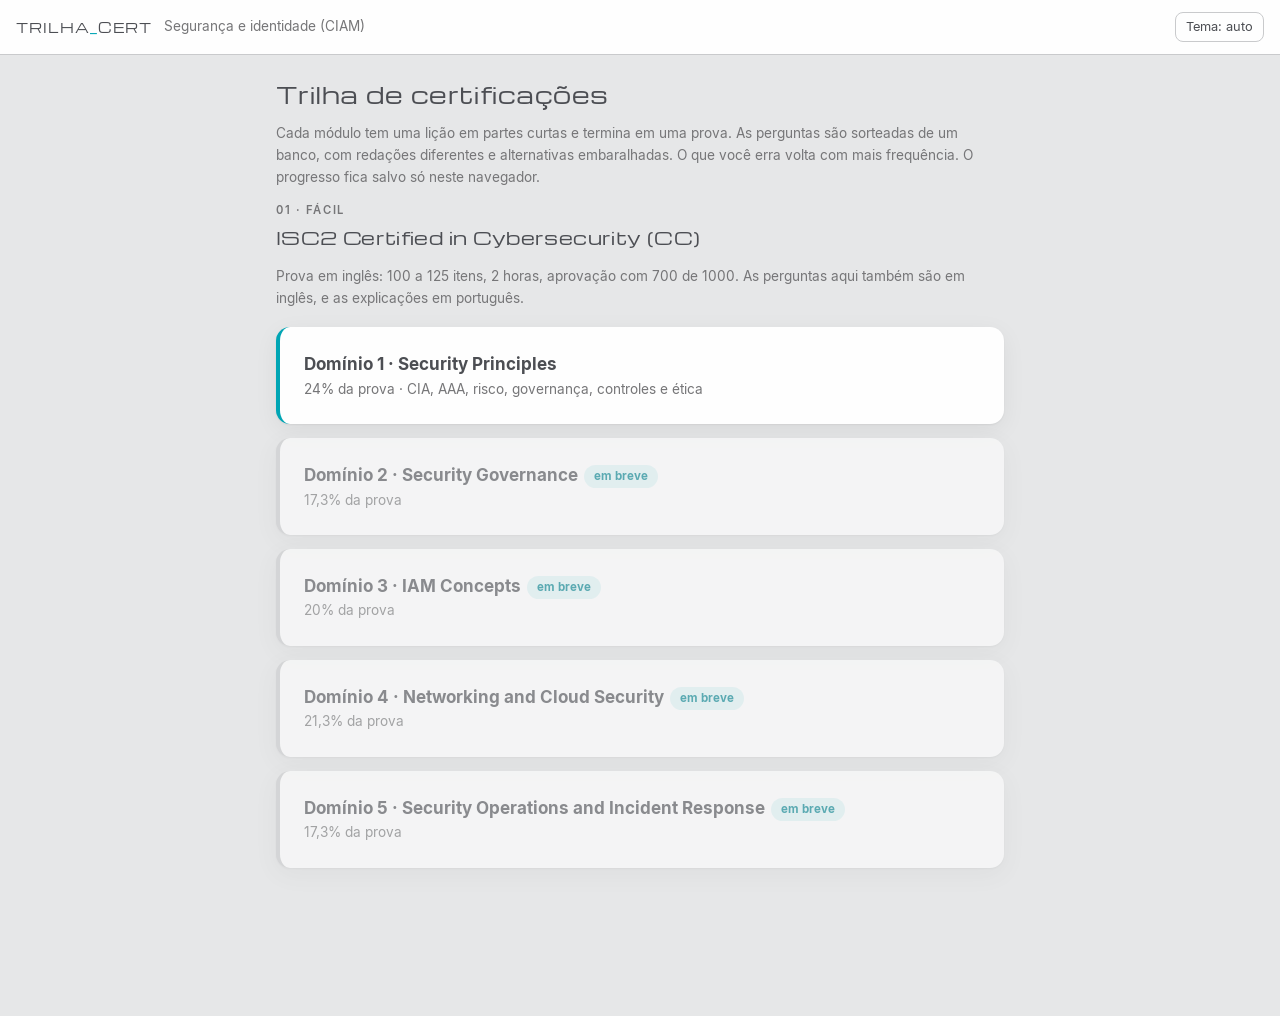
==== index.html @ 0bbca905 "Curso interativo: motor e piloto ISC2 CC domínio 1 Co-Authored-By: Claude Opus 5.5 <noreply@anthropi" ====
<!doctype html>
<html lang="pt-BR">
<head>
  <meta charset="utf-8">
  <meta name="viewport" content="width=device-width, initial-scale=1">
  <title>Trilha de Certificações</title>
  <link rel="stylesheet" href="assets/style.css">
</head>
<body>
  <header class="topo">
    <a class="marca" href="index.html">TRILHA<b>_</b>CERT</a>
    <span class="titulo-modulo">Segurança e identidade (CIAM)</span>
    <button class="btn-icone" id="btn-tema">Tema: auto</button>
  </header>
  <main>
    <h1>Trilha de certificações</h1>
    <p class="pequeno">Cada módulo tem uma lição em partes curtas e termina em uma prova. As perguntas são sorteadas de um banco, com redações diferentes e alternativas embaralhadas. O que você erra volta com mais frequência. O progresso fica salvo só neste navegador.</p>
    <div id="catalogo"></div>
  </main>
  <script src="conteudo/catalogo.js"></script>
  <script src="assets/engine.js"></script>
</body>
</html>
---- assets/style.css ----
/* Trilha de Certificações — tema (paleta T_YOU, fontes livres Michroma + Inter) */
@font-face { font-family: "Michroma"; src: url("fonts/Michroma-Regular.ttf") format("truetype"); font-display: swap; }
@font-face { font-family: "Inter"; src: url("fonts/Inter-Regular.ttf") format("truetype"); font-weight: 400; font-display: swap; }
@font-face { font-family: "Inter"; src: url("fonts/Inter-SemiBold.ttf") format("truetype"); font-weight: 600; font-display: swap; }
@font-face { font-family: "Inter"; src: url("fonts/Inter-Bold.ttf") format("truetype"); font-weight: 700; font-display: swap; }

:root {
  --fundo: #E6E7E8;
  --card: #FEFEFE;
  --texto: #4C4E53;
  --texto-2: #767678;
  --linha: #C9CACC;
  --destaque: #00A5B4;
  --destaque-forte: #00838F;
  --destaque-suave: rgba(0, 165, 180, .12);
  --coral: #EF7C66;
  --amarelo: #F6D776;
  --nota: #FBE9A6;
  --nota-borda: #E0B84F;
  --certo: #2FA35A;
  --certo-suave: rgba(47, 163, 90, .12);
  --errado: #D64545;
  --errado-suave: rgba(214, 69, 69, .10);
  --roxo: #8E6CC8;
  --sombra: 0 1px 2px rgba(0,0,0,.06), 0 6px 24px rgba(0,0,0,.06);
  color-scheme: light;
}
@media (prefers-color-scheme: dark) {
  :root:not([data-theme="light"]) {
    --fundo: #2E3034; --card: #3A3C41; --texto: #F1F1F2; --texto-2: #B4B5B8; --linha: #55585E;
    --destaque: #22C0CE; --destaque-forte: #5BD6E0; --destaque-suave: rgba(34, 192, 206, .16);
    --nota: #4A4433; --nota-borda: #9C8540; --certo-suave: rgba(47,163,90,.2); --errado-suave: rgba(214,69,69,.2);
    --sombra: 0 1px 2px rgba(0,0,0,.3), 0 6px 24px rgba(0,0,0,.25);
    color-scheme: dark;
  }
}
:root[data-theme="dark"] {
  --fundo: #2E3034; --card: #3A3C41; --texto: #F1F1F2; --texto-2: #B4B5B8; --linha: #55585E;
  --destaque: #22C0CE; --destaque-forte: #5BD6E0; --destaque-suave: rgba(34, 192, 206, .16);
  --nota: #4A4433; --nota-borda: #9C8540; --certo-suave: rgba(47,163,90,.2); --errado-suave: rgba(214,69,69,.2);
  --sombra: 0 1px 2px rgba(0,0,0,.3), 0 6px 24px rgba(0,0,0,.25);
  color-scheme: dark;
}

* { box-sizing: border-box; }
html, body { margin: 0; }
body {
  background: var(--fundo); color: var(--texto);
  font: 400 17px/1.6 "Inter", system-ui, sans-serif;
  -webkit-text-size-adjust: 100%;
}
a { color: var(--destaque-forte); }
h1, h2, h3 { font-family: "Michroma", "Inter", sans-serif; font-weight: 400; letter-spacing: .02em; line-height: 1.3; }
h1 { font-size: 1.45rem; margin: 0 0 .4rem; }
h2 { font-size: 1.15rem; margin: 0 0 1rem; }
h3 { font-size: .95rem; margin: 1.4rem 0 .5rem; }
code, .mono { font-family: ui-monospace, "Cascadia Code", Consolas, monospace; font-size: .9em; }

.topo {
  display: flex; align-items: center; gap: 12px; padding: 12px 16px;
  background: var(--card); border-bottom: 1px solid var(--linha);
  position: sticky; top: 0; z-index: 5;
}
.topo .marca { font-family: "Michroma", sans-serif; font-size: .8rem; letter-spacing: .08em; text-decoration: none; color: var(--texto); white-space: nowrap; }
.topo .marca b { color: var(--destaque); font-weight: 400; }
.topo .titulo-modulo { font-size: .85rem; color: var(--texto-2); overflow: hidden; text-overflow: ellipsis; white-space: nowrap; flex: 1; }
.btn-icone { background: none; border: 1px solid var(--linha); color: var(--texto); border-radius: 8px; padding: 4px 10px; cursor: pointer; font: inherit; font-size: .8rem; }

.barra { height: 4px; background: var(--linha); }
.barra > i { display: block; height: 100%; width: 0; background: var(--destaque); transition: width .35s ease; }

main { max-width: 760px; margin: 0 auto; padding: 24px 16px 120px; }

.card { background: var(--card); border-radius: 14px; box-shadow: var(--sombra); padding: 24px; }
@media (max-width: 520px) { .card { padding: 18px 16px; } body { font-size: 16px; } }

.rotulo { text-transform: uppercase; letter-spacing: .14em; font-size: .7rem; color: var(--texto-2); font-weight: 600; margin-bottom: 6px; }
.rotulo b { color: var(--destaque); font-weight: 600; }

.termo { font-weight: 600; color: var(--destaque-forte); }
.en { font-style: italic; color: var(--texto-2); }
.nota { background: var(--nota); border-left: 4px solid var(--nota-borda); padding: 10px 14px; border-radius: 6px; margin: 1rem 0; font-size: .95rem; }
.prova-dica { background: var(--destaque-suave); border-left: 4px solid var(--destaque); padding: 10px 14px; border-radius: 6px; margin: 1rem 0; font-size: .95rem; }
.prova-dica::before { content: "Na prova: "; font-weight: 700; }
.ponte { border: 1px dashed var(--destaque); padding: 10px 14px; border-radius: 6px; margin: 1rem 0; font-size: .95rem; }
.ponte::before { content: "Ponte com o seu dia a dia: "; font-weight: 700; color: var(--destaque-forte); }

table.t { width: 100%; border-collapse: collapse; font-size: .92rem; margin: .8rem 0; }
table.t th, table.t td { border-bottom: 1px solid var(--linha); padding: 7px 6px; text-align: left; vertical-align: top; }
table.t th { font-weight: 600; color: var(--texto-2); font-size: .8rem; text-transform: uppercase; letter-spacing: .06em; }
.tabela-rolagem { overflow-x: auto; }

/* Navegação inferior */
.nav {
  position: fixed; left: 0; right: 0; bottom: 0; background: var(--card); border-top: 1px solid var(--linha);
  display: flex; gap: 10px; justify-content: space-between; align-items: center; padding: 10px 16px calc(10px + env(safe-area-inset-bottom));
}
.nav .contador { font-size: .8rem; color: var(--texto-2); }
.btn {
  font: 600 .95rem "Inter", sans-serif; border-radius: 10px; padding: 11px 18px; cursor: pointer;
  border: 1px solid var(--linha); background: var(--card); color: var(--texto);
}
.btn:disabled { opacity: .4; cursor: default; }
.btn.primario { background: var(--destaque); border-color: var(--destaque); color: #fff; }
.btn.primario:hover:not(:disabled) { background: var(--destaque-forte); }

/* Opções de pergunta */
.pergunta { font-weight: 600; margin: 0 0 14px; }
.opcoes { display: grid; gap: 10px; }
.opcao {
  text-align: left; font: inherit; color: var(--texto); background: var(--card);
  border: 1.5px solid var(--linha); border-radius: 10px; padding: 12px 14px; cursor: pointer; display: flex; gap: 10px;
}
.opcao:hover:not(:disabled) { border-color: var(--destaque); }
.opcao .letra { font-weight: 700; color: var(--texto-2); min-width: 1.2em; }
.opcao:disabled { cursor: default; }
.opcao.certa { border-color: var(--certo); background: var(--certo-suave); }
.opcao.errada { border-color: var(--errado); background: var(--errado-suave); }
.porque { display: block; font-size: .9rem; margin-top: 6px; color: var(--texto-2); }
.opcao .corpo-op { flex: 1; }
.opcao .corpo-op > span:first-child { display: block; }

/* Diagramas em HTML (texto longo quebra linha sozinho no celular) */
.degraus { display: grid; gap: 8px; margin: 14px 0; }
.degrau { border-radius: 10px; padding: 10px 14px; background: var(--card); border: 1.5px solid var(--linha); border-left: 6px solid var(--destaque); }
.degrau b { color: var(--destaque-forte); margin-right: 6px; }
.degrau.cheio { background: var(--destaque); border-color: var(--destaque); color: #fff; }
.degrau.cheio b { color: #fff; }
.piramide { display: grid; gap: 6px; justify-items: center; margin: 16px 0; }
.piramide > div { border-radius: 8px; padding: 8px 10px; text-align: center; font-weight: 600; color: #fff; background: var(--destaque); }
.piramide > div:nth-child(1) { width: 40%; }
.piramide > div:nth-child(2) { width: 55%; opacity: .9; }
.piramide > div:nth-child(3) { width: 70%; opacity: .8; }
.piramide > div:nth-child(4) { width: 85%; opacity: .7; }
.piramide > div:nth-child(5) { width: 100%; background: var(--card); color: var(--texto); border: 1.5px dashed var(--destaque); }
.piramide .pequeno { display: block; font-weight: 400; color: inherit; opacity: .9; }
@media (max-width: 520px) { .piramide > div:nth-child(1) { width: 60%; } .piramide > div:nth-child(2) { width: 70%; } .piramide > div:nth-child(3) { width: 80%; } .piramide > div:nth-child(4) { width: 90%; } }
.feedback { margin-top: 16px; padding: 12px 14px; border-radius: 8px; font-weight: 600; }
.feedback.ok { background: var(--certo-suave); color: var(--certo); }
.feedback.nok { background: var(--errado-suave); color: var(--errado); }

.checagem { margin-top: 22px; padding-top: 16px; border-top: 1px dashed var(--linha); }
.checagem .rotulo { color: var(--destaque-forte); }

/* Catálogo */
.lista-modulos { display: grid; gap: 14px; margin-top: 18px; }
.modulo { display: block; text-decoration: none; color: var(--texto); border-left: 4px solid var(--destaque); }
.modulo:hover { transform: translateY(-1px); }
.modulo .meta { font-size: .85rem; color: var(--texto-2); }
.modulo.bloqueado { border-left-color: var(--linha); opacity: .6; pointer-events: none; }
.selo { display: inline-block; font-size: .72rem; font-weight: 700; border-radius: 99px; padding: 2px 10px; margin-left: 6px; vertical-align: middle; }
.selo.aprovado { background: var(--certo-suave); color: var(--certo); }
.selo.pendente { background: var(--destaque-suave); color: var(--destaque-forte); }

/* Resultado */
.placar { font-family: "Michroma", sans-serif; font-size: 2.6rem; color: var(--destaque); margin: .2rem 0; }
.placar.reprovado { color: var(--coral); }
.topico-linha { display: grid; grid-template-columns: 1fr 120px 48px; gap: 10px; align-items: center; font-size: .9rem; margin: 6px 0; }
.topico-linha .trilho { height: 8px; background: var(--linha); border-radius: 99px; overflow: hidden; }
.topico-linha .trilho i { display: block; height: 100%; background: var(--destaque); }
.topico-linha .trilho i.fraco { background: var(--coral); }
@media (max-width: 520px) { .topico-linha { grid-template-columns: 1fr 70px 40px; } }

.certificado {
  text-align: center; border: 2px solid var(--destaque); border-radius: 14px; padding: 28px 18px; margin: 18px 0;
  background: linear-gradient(135deg, var(--destaque-suave), transparent 60%);
}
.certificado .nome { font-family: "Michroma", sans-serif; font-size: 1.1rem; margin: 10px 0; }

.acoes { display: flex; flex-wrap: wrap; gap: 10px; margin-top: 18px; }

/* SVG / animações */
.anim { width: 100%; height: auto; display: block; margin: 12px auto 4px; max-width: 460px; }
.anim text { font-family: "Inter", sans-serif; fill: var(--texto); }
.anim .tx2 { fill: var(--texto-2); }
.anim .tx-branco { fill: #fff; }
.anim .traco { stroke: var(--texto-2); fill: none; stroke-width: 2; }
.anim .caixa { fill: var(--card); stroke: var(--linha); stroke-width: 1.5; }
.anim .f-destaque { fill: var(--destaque); }
.anim .f-coral { fill: var(--coral); }
.anim .f-roxo { fill: var(--roxo); }
.anim .f-certo { fill: var(--certo); }
.anim .s-destaque { stroke: var(--destaque); }

.surge { opacity: 0; animation: surge .6s ease forwards; }
.d1 { animation-delay: .3s; } .d2 { animation-delay: .9s; } .d3 { animation-delay: 1.5s; }
.d4 { animation-delay: 2.1s; } .d5 { animation-delay: 2.7s; } .d6 { animation-delay: 3.3s; }
.d7 { animation-delay: 3.9s; } .d8 { animation-delay: 4.5s; }
@keyframes surge { from { opacity: 0; transform: translateY(6px); } to { opacity: 1; transform: none; } }
/* elementos com .desenha precisam de pathLength="1" no SVG */
.desenha { stroke-dasharray: 1; stroke-dashoffset: 1; animation: desenha 1.2s ease forwards; }
@keyframes desenha { to { stroke-dashoffset: 0; } }
.pulsa { animation: pulsa 1.6s ease-in-out infinite; transform-box: fill-box; transform-origin: center; }
@keyframes pulsa { 50% { transform: scale(1.06); } }
.gira { animation: gira 14s linear infinite; transform-box: fill-box; transform-origin: center; }
@keyframes gira { to { transform: rotate(360deg); } }
@media (prefers-reduced-motion: reduce) {
  .surge, .desenha { animation: none; opacity: 1; stroke-dashoffset: 0; }
  .pulsa, .gira { animation: none; }
}

.oculto { display: none !important; }
.centro { text-align: center; }
.pequeno { font-size: .85rem; color: var(--texto-2); }
@media (max-width: 520px) { table.t { font-size: .84rem; } table.t th, table.t td { padding: 6px 4px; } }
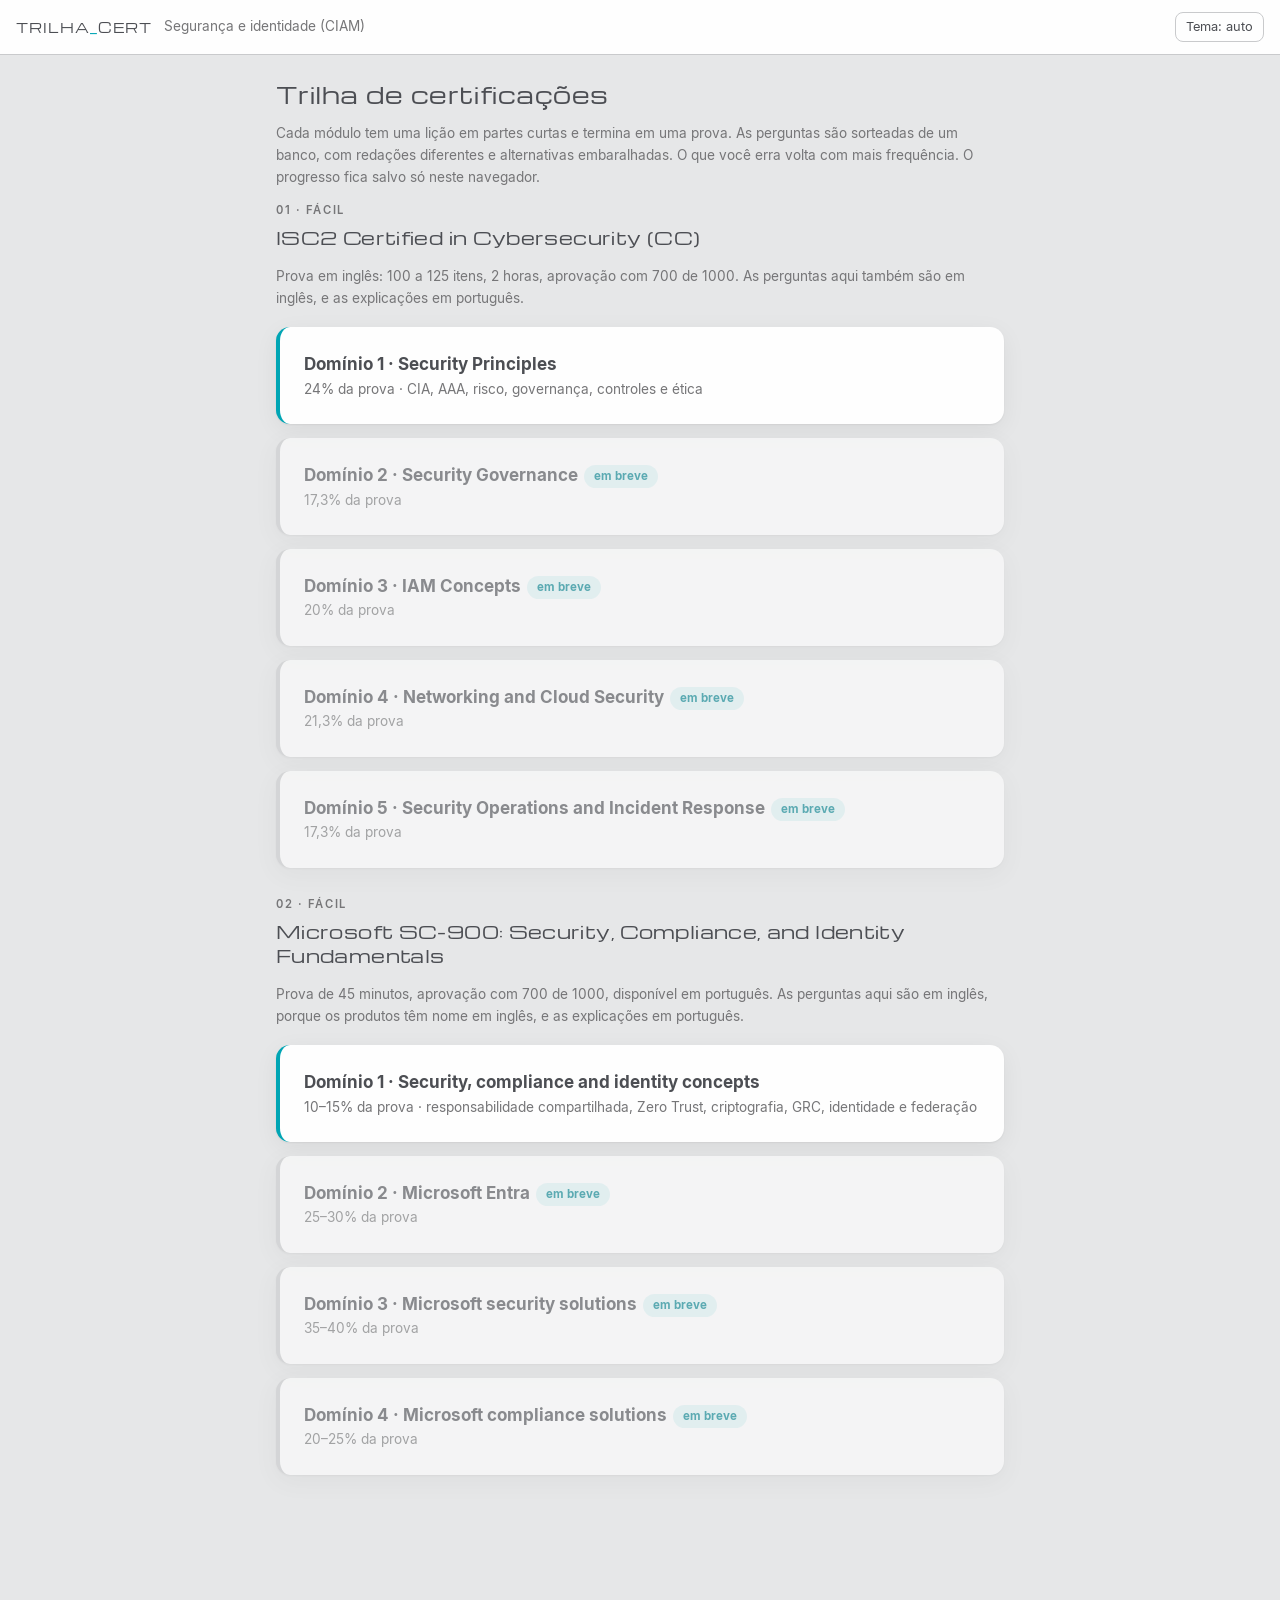
==== commit 2a205afa: "Sempre carregar a versão mais recente do conteúdo (evita cache do navegador) Co-Authored-By: Claude " ====
--- a/index.html
+++ b/index.html
@@ -17,7 +17,7 @@
     <p class="pequeno">Cada módulo tem uma lição em partes curtas e termina em uma prova. As perguntas são sorteadas de um banco, com redações diferentes e alternativas embaralhadas. O que você erra volta com mais frequência. O progresso fica salvo só neste navegador.</p>
     <div id="catalogo"></div>
   </main>
-  <script src="conteudo/catalogo.js"></script>
-  <script src="assets/engine.js"></script>
+  <script>document.write('<script src="conteudo/catalogo.js?v=' + Date.now() + '"><\/script>')</script>
+  <script>document.write('<script src="assets/engine.js?v=' + Date.now() + '"><\/script>')</script>
 </body>
 </html>
